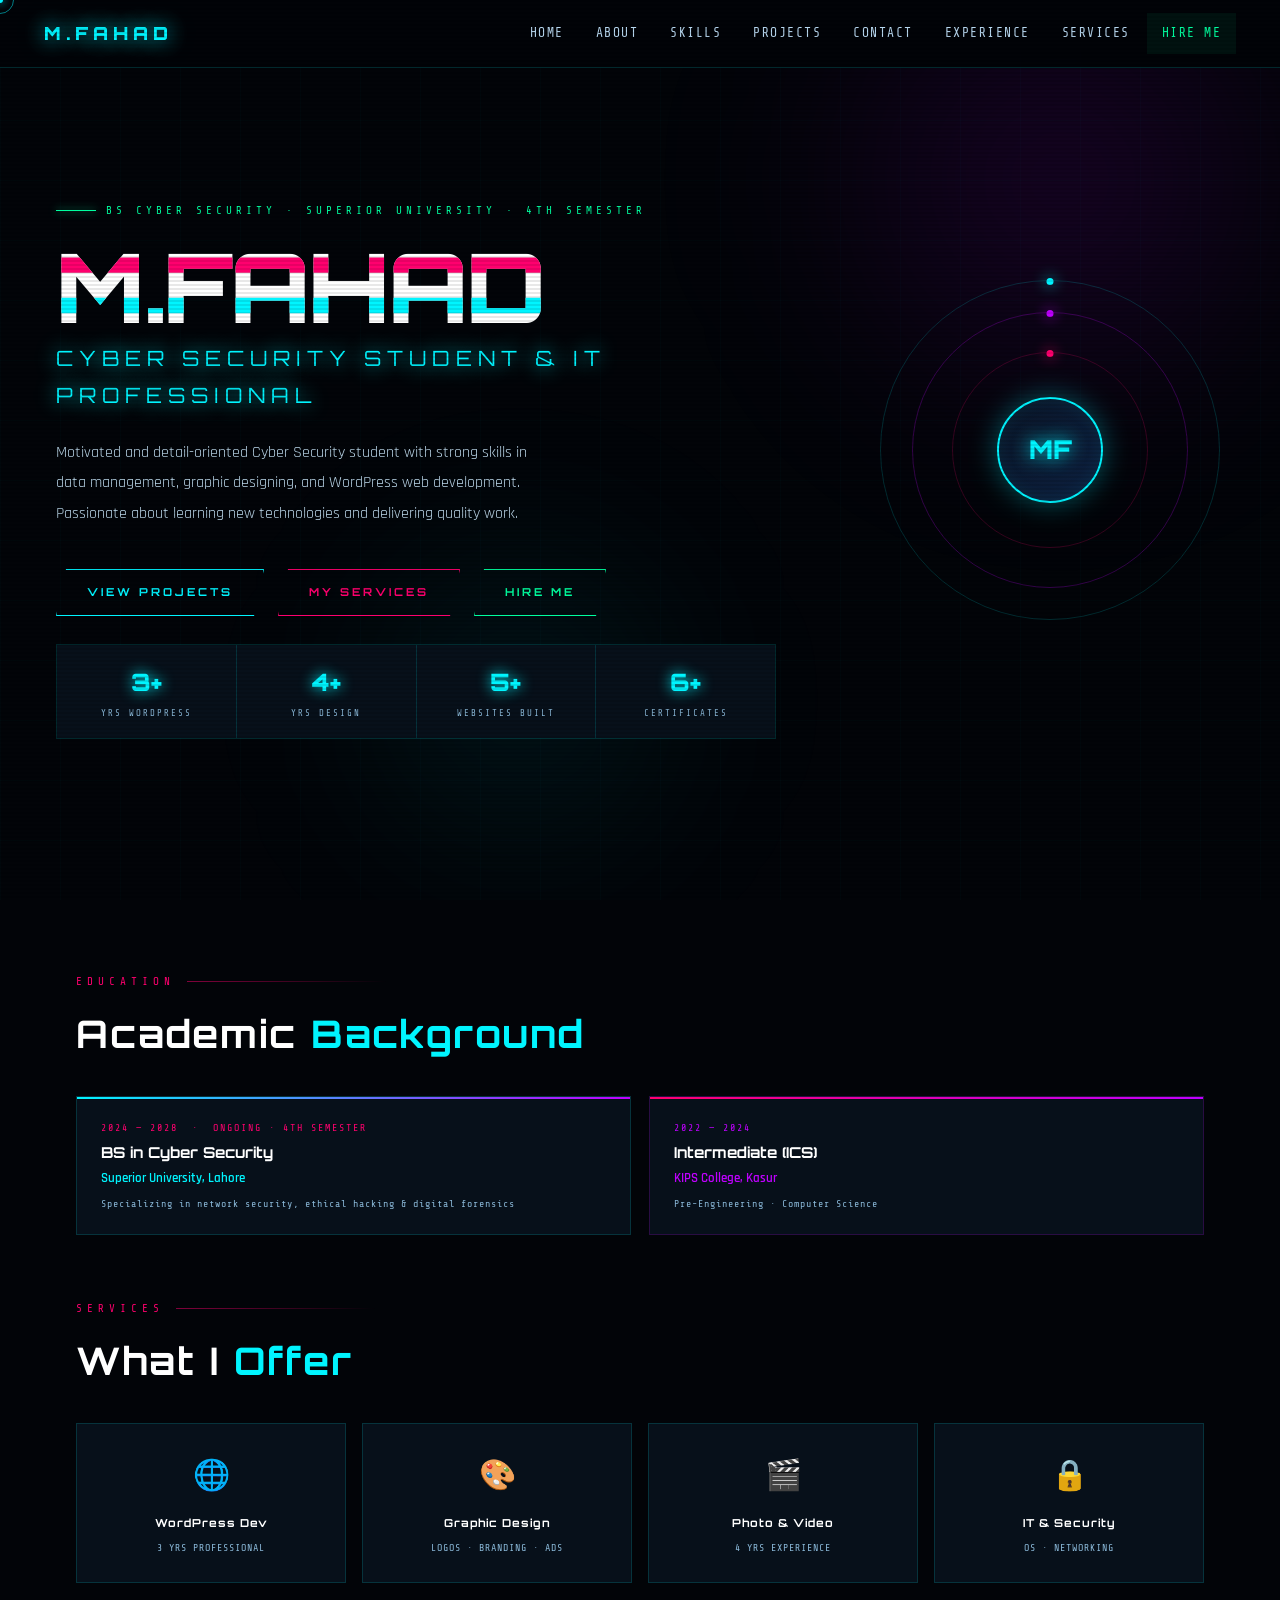
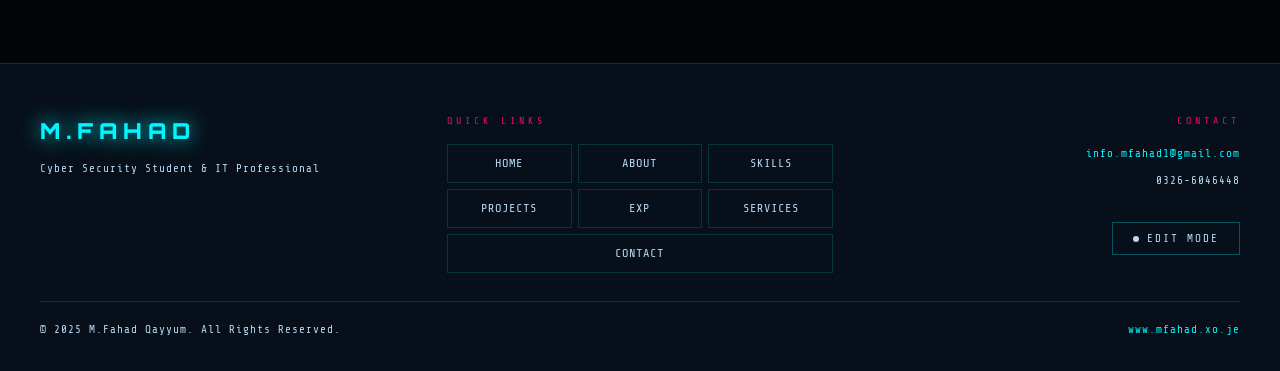
==== index.html @ 38cec7af "Add files via upload" ====
<!DOCTYPE html>
<html lang="en">
<head>
<meta charset="UTF-8"><meta name="viewport" content="width=device-width, initial-scale=1.0">
<title>M.Fahad Qayyum — Cyber Security Student & IT Professional</title>
<link rel="stylesheet" href="style.css">

</head>
<body>
<div class="cursor-dot" id="cdot"></div>
<div class="cursor-ring" id="cring"></div>

<nav>
  <a href="index.html" class="nav-logo">M.FAHAD</a>
  <ul class="nav-links">
    <li><a href="index.html"    data-page="home">Home</a></li>
    <li><a href="about.html"    data-page="about">About</a></li>
    <li><a href="skills.html"   data-page="skills">Skills</a></li>
    <li><a href="projects.html" data-page="projects">Projects</a></li>
    <li><a href="contact.html"  data-page="contact">Contact</a></li>
    <li><a href="experience.html" data-page="experience">Experience</a></li>
    <li><a href="services.html"   data-page="services">Services</a></li>
    <li><a href="contact.html" class="nav-hire">Hire Me</a></li>
  </ul>
</nav>



<section id="hero">
  <div class="hero-bg a"></div>
  <div class="hero-bg b"></div>
  <div class="hero-content">
    <div class="hero-tag">BS CYBER SECURITY · SUPERIOR UNIVERSITY · 4TH SEMESTER</div>
    <h1 class="name" data-text="M.FAHAD" data-editable="hero_name">M.FAHAD</h1>
    <div class="hero-slogan" data-editable="hero_slogan">CYBER SECURITY STUDENT &amp; IT PROFESSIONAL</div>
    <p class="hero-desc" data-editable="hero_desc">Motivated and detail-oriented Cyber Security student with strong skills in data management, graphic designing, and WordPress web development. Passionate about learning new technologies and delivering quality work.</p>
    <div class="hero-btns">
      <a href="projects.html" class="btn-neon">View Projects</a>
      <a href="services.html" class="btn-neon pink">My Services</a>
      <a href="contact.html"  class="btn-neon green">Hire Me</a>
    </div>
    <div class="stats-strip">
      <div class="sstat"><div class="sstat-num" data-editable="s1n">3+</div><div class="sstat-lbl" data-editable="s1l">YRS WORDPRESS</div></div>
      <div class="sstat"><div class="sstat-num" data-editable="s2n">4+</div><div class="sstat-lbl" data-editable="s2l">YRS DESIGN</div></div>
      <div class="sstat"><div class="sstat-num" data-editable="s3n">5+</div><div class="sstat-lbl" data-editable="s3l">WEBSITES BUILT</div></div>
      <div class="sstat"><div class="sstat-num" data-editable="s4n">6+</div><div class="sstat-lbl" data-editable="s4l">CERTIFICATES</div></div>
    </div>
  </div>
  <div class="hero-geo">
    <div class="hring"><div class="hdot"></div></div>
    <div class="hring r2"><div class="hdot"></div></div>
    <div class="hring r3"><div class="hdot"></div></div>
    <div class="geo-mid"><div class="geo-av">MF</div></div>
  </div>
</section>

<!-- EDUCATION -->
<div style="position:relative;z-index:1;padding:72px 56px 0;max-width:1240px;margin:0 auto;">
  <div class="section-label">EDUCATION</div>
  <h2 class="page-title" style="font-size:clamp(22px,3vw,38px);margin-bottom:28px;">Academic <span>Background</span></h2>
  <div class="edu-strip" id="eduContainer">
    <div class="edu-card">
      <div style="position:absolute;top:0;left:0;right:0;height:2px;background:linear-gradient(to right,var(--cyan),var(--purple));"></div>
      <div class="item-actions"><button class="act-btn del" onclick="this.closest('.edu-card').remove()">✕ REMOVE</button></div>
      <div class="edu-year"   data-editable="edu1y">2024 — 2028 &nbsp;·&nbsp; ONGOING · 4TH SEMESTER</div>
      <div class="edu-degree" data-editable="edu1d">BS in Cyber Security</div>
      <div class="edu-inst"   data-editable="edu1i">Superior University, Lahore</div>
      <div class="edu-note"   data-editable="edu1n">Specializing in network security, ethical hacking &amp; digital forensics</div>
    </div>
    <div class="edu-card" style="border-color:rgba(191,0,255,0.18);">
      <div style="position:absolute;top:0;left:0;right:0;height:2px;background:linear-gradient(to right,var(--pink),var(--purple));"></div>
      <div class="item-actions"><button class="act-btn del" onclick="this.closest('.edu-card').remove()">✕ REMOVE</button></div>
      <div class="edu-year"   style="color:var(--purple);" data-editable="edu2y">2022 — 2024</div>
      <div class="edu-degree" data-editable="edu2d">Intermediate (ICS)</div>
      <div class="edu-inst"   style="color:var(--purple);" data-editable="edu2i">KIPS College, Kasur</div>
      <div class="edu-note"   data-editable="edu2n">Pre-Engineering · Computer Science</div>
    </div>
  </div>
  <div class="add-new-row">
    <button class="add-new-btn" onclick="openAddModal('edu')">+ ADD EDUCATION</button>
  </div>
</div>

<!-- SERVICES PREVIEW -->
<div style="position:relative;z-index:1;padding:64px 56px 0;max-width:1240px;margin:0 auto;">
  <div class="section-label">SERVICES</div>
  <h2 class="page-title" style="font-size:clamp(22px,3vw,38px);margin-bottom:28px;">What I <span>Offer</span></h2>
  <div style="display:grid;grid-template-columns:repeat(4,1fr);gap:16px;">
    <a href="services.html" class="cyber-card" style="text-align:center;text-decoration:none;display:block;padding:26px 16px;">
      <div style="font-size:30px;margin-bottom:12px;">🌐</div>
      <div style="font-family:'Orbitron',sans-serif;font-size:11px;font-weight:700;color:#fff;letter-spacing:1px;margin-bottom:5px;">WordPress Dev</div>
      <div style="font-family:'Share Tech Mono',monospace;font-size:10px;color:#8ab8d8;letter-spacing:1px;">3 YRS PROFESSIONAL</div>
    </a>
    <a href="services.html" class="cyber-card" style="text-align:center;text-decoration:none;display:block;padding:26px 16px;">
      <div style="font-size:30px;margin-bottom:12px;">🎨</div>
      <div style="font-family:'Orbitron',sans-serif;font-size:11px;font-weight:700;color:#fff;letter-spacing:1px;margin-bottom:5px;">Graphic Design</div>
      <div style="font-family:'Share Tech Mono',monospace;font-size:10px;color:#8ab8d8;letter-spacing:1px;">LOGOS · BRANDING · ADS</div>
    </a>
    <a href="services.html" class="cyber-card" style="text-align:center;text-decoration:none;display:block;padding:26px 16px;">
      <div style="font-size:30px;margin-bottom:12px;">🎬</div>
      <div style="font-family:'Orbitron',sans-serif;font-size:11px;font-weight:700;color:#fff;letter-spacing:1px;margin-bottom:5px;">Photo &amp; Video</div>
      <div style="font-family:'Share Tech Mono',monospace;font-size:10px;color:#8ab8d8;letter-spacing:1px;">4 YRS EXPERIENCE</div>
    </a>
    <a href="services.html" class="cyber-card" style="text-align:center;text-decoration:none;display:block;padding:26px 16px;">
      <div style="font-size:30px;margin-bottom:12px;">🔒</div>
      <div style="font-family:'Orbitron',sans-serif;font-size:11px;font-weight:700;color:#fff;letter-spacing:1px;margin-bottom:5px;">IT &amp; Security</div>
      <div style="font-family:'Share Tech Mono',monospace;font-size:10px;color:#8ab8d8;letter-spacing:1px;">OS · NETWORKING</div>
    </a>
  </div>
</div>


<footer>
  <div style="max-width:1240px;margin:0 auto;display:grid;grid-template-columns:1fr 1fr 1fr;gap:20px;align-items:start;">

    <!-- LEFT: Brand -->
    <div>
      <a href="index.html" style="font-family:'Orbitron',sans-serif;font-size:22px;font-weight:900;color:#00f5ff;letter-spacing:6px;text-shadow:0 0 20px #00f5ff;display:block;margin-bottom:8px;text-decoration:none;">M.FAHAD</a>
      <div style="font-family:'Share Tech Mono',monospace;font-size:11px;color:#b8d8f0;letter-spacing:1px;">Cyber Security Student &amp; IT Professional</div>
    </div>

    <!-- CENTER: Nav 3x3 grid -->
    <div>
      <div style="font-family:'Share Tech Mono',monospace;font-size:10px;color:#ff006e;letter-spacing:4px;text-transform:uppercase;margin-bottom:14px;">Quick Links</div>
      <div style="display:grid;grid-template-columns:1fr 1fr 1fr;gap:6px;">
        <a href="index.html"      style="font-family:'Share Tech Mono',monospace;font-size:12px;color:#b8d8f0;text-decoration:none;letter-spacing:1px;text-transform:uppercase;padding:8px 6px;text-align:center;border:1px solid rgba(0,245,255,0.15);display:block;transition:all .2s;" onmouseover="this.style.color='#00f5ff';this.style.borderColor='rgba(0,245,255,0.5)';this.style.background='rgba(0,245,255,0.08)';this.style.textShadow='0 0 8px rgba(0,245,255,0.6)'" onmouseout="this.style.color='#b8d8f0';this.style.borderColor='rgba(0,245,255,0.15)';this.style.background='transparent';this.style.textShadow='none'">Home</a>
        <a href="about.html"     style="font-family:'Share Tech Mono',monospace;font-size:12px;color:#b8d8f0;text-decoration:none;letter-spacing:1px;text-transform:uppercase;padding:8px 6px;text-align:center;border:1px solid rgba(0,245,255,0.15);display:block;transition:all .2s;" onmouseover="this.style.color='#00f5ff';this.style.borderColor='rgba(0,245,255,0.5)';this.style.background='rgba(0,245,255,0.08)';this.style.textShadow='0 0 8px rgba(0,245,255,0.6)'" onmouseout="this.style.color='#b8d8f0';this.style.borderColor='rgba(0,245,255,0.15)';this.style.background='transparent';this.style.textShadow='none'">About</a>
        <a href="skills.html"    style="font-family:'Share Tech Mono',monospace;font-size:12px;color:#b8d8f0;text-decoration:none;letter-spacing:1px;text-transform:uppercase;padding:8px 6px;text-align:center;border:1px solid rgba(0,245,255,0.15);display:block;transition:all .2s;" onmouseover="this.style.color='#00f5ff';this.style.borderColor='rgba(0,245,255,0.5)';this.style.background='rgba(0,245,255,0.08)';this.style.textShadow='0 0 8px rgba(0,245,255,0.6)'" onmouseout="this.style.color='#b8d8f0';this.style.borderColor='rgba(0,245,255,0.15)';this.style.background='transparent';this.style.textShadow='none'">Skills</a>
        <a href="projects.html"  style="font-family:'Share Tech Mono',monospace;font-size:12px;color:#b8d8f0;text-decoration:none;letter-spacing:1px;text-transform:uppercase;padding:8px 6px;text-align:center;border:1px solid rgba(0,245,255,0.15);display:block;transition:all .2s;" onmouseover="this.style.color='#00f5ff';this.style.borderColor='rgba(0,245,255,0.5)';this.style.background='rgba(0,245,255,0.08)';this.style.textShadow='0 0 8px rgba(0,245,255,0.6)'" onmouseout="this.style.color='#b8d8f0';this.style.borderColor='rgba(0,245,255,0.15)';this.style.background='transparent';this.style.textShadow='none'">Projects</a>
        <a href="experience.html" style="font-family:'Share Tech Mono',monospace;font-size:12px;color:#b8d8f0;text-decoration:none;letter-spacing:1px;text-transform:uppercase;padding:8px 6px;text-align:center;border:1px solid rgba(0,245,255,0.15);display:block;transition:all .2s;" onmouseover="this.style.color='#00f5ff';this.style.borderColor='rgba(0,245,255,0.5)';this.style.background='rgba(0,245,255,0.08)';this.style.textShadow='0 0 8px rgba(0,245,255,0.6)'" onmouseout="this.style.color='#b8d8f0';this.style.borderColor='rgba(0,245,255,0.15)';this.style.background='transparent';this.style.textShadow='none'">Exp</a>
        <a href="services.html"  style="font-family:'Share Tech Mono',monospace;font-size:12px;color:#b8d8f0;text-decoration:none;letter-spacing:1px;text-transform:uppercase;padding:8px 6px;text-align:center;border:1px solid rgba(0,245,255,0.15);display:block;transition:all .2s;" onmouseover="this.style.color='#00f5ff';this.style.borderColor='rgba(0,245,255,0.5)';this.style.background='rgba(0,245,255,0.08)';this.style.textShadow='0 0 8px rgba(0,245,255,0.6)'" onmouseout="this.style.color='#b8d8f0';this.style.borderColor='rgba(0,245,255,0.15)';this.style.background='transparent';this.style.textShadow='none'">Services</a>
        <a href="contact.html"   style="font-family:'Share Tech Mono',monospace;font-size:12px;color:#b8d8f0;text-decoration:none;letter-spacing:1px;text-transform:uppercase;padding:8px 6px;text-align:center;border:1px solid rgba(0,245,255,0.15);display:block;transition:all .2s;grid-column:1/-1;" onmouseover="this.style.color='#00f5ff';this.style.borderColor='rgba(0,245,255,0.5)';this.style.background='rgba(0,245,255,0.08)';this.style.textShadow='0 0 8px rgba(0,245,255,0.6)'" onmouseout="this.style.color='#b8d8f0';this.style.borderColor='rgba(0,245,255,0.15)';this.style.background='transparent';this.style.textShadow='none'">Contact</a>
      </div>
    </div>

    <!-- RIGHT: Contact -->
    <div style="text-align:right;">
      <div style="font-family:'Share Tech Mono',monospace;font-size:10px;color:#ff006e;letter-spacing:4px;text-transform:uppercase;margin-bottom:14px;">Contact</div>
      <p style="font-family:'Share Tech Mono',monospace;font-size:11px;color:#b8d8f0;letter-spacing:1px;margin-bottom:8px;"><a href="mailto:info.mfahad1@gmail.com" style="color:#00f5ff;text-decoration:none;">info.mfahad1@gmail.com</a></p>
      <p style="font-family:'Share Tech Mono',monospace;font-size:11px;color:#b8d8f0;letter-spacing:1px;margin-bottom:16px;"><a href="tel:03266046448" style="color:#b8d8f0;text-decoration:none;">0326-6046448</a></p>
      <button class="footer-edit-btn" id="footerEditBtn">
        <span class="edit-dot"></span><span class="eb-text">EDIT MODE</span>
      </button>
    </div>

  </div>
  <div class="footer-bottom">
    <p>&copy; 2025 M.Fahad Qayyum. All Rights Reserved.</p>
    <p><a href="https://mfahad.xo.je" target="_blank" style="color:var(--cyan);text-decoration:none;">www.mfahad.xo.je</a></p>
  </div>
</footer>

<!-- LOGIN -->
<div id="loginOverlay">
  <div class="login-box">
    <div class="login-title">// ADMIN ACCESS</div>
    <div class="login-sub">ENTER CREDENTIALS TO EDIT PORTFOLIO</div>
    <div class="login-field"><label>USERNAME</label><input type="text" id="loginUser" placeholder="username" autocomplete="off"></div>
    <div class="login-field"><label>PASSWORD</label><input type="password" id="loginPass" placeholder="••••••••" autocomplete="off"></div>
    <div class="login-err" id="loginErr"></div>
    <button class="login-submit" id="loginSubmitBtn"><span>↗ AUTHENTICATE</span></button>
    <button class="login-cancel" id="loginCancelBtn">CANCEL</button>
  </div>
</div>
<!-- ADD MODAL -->
<div id="addModal">
  <div class="modal-box">
    <div class="modal-title" id="modalTitle">Add <span>Item</span></div>
    <div id="modalFields"></div>
    <div class="modal-btns">
      <button class="modal-save" id="modalSaveBtn"><span>↗ SAVE</span></button>
      <button class="modal-cancel" id="modalCancelBtn">CANCEL</button>
    </div>
  </div>
</div>
<!-- DETAIL PANEL -->
<div class="detail-panel" id="detailPanel">
  <button class="dp-close" id="dpCloseBtn">✕</button>
  <div class="dp-tag"></div>
  <div class="dp-title"></div>
  <img class="dp-img" alt="" style="display:none;">
  <div class="dp-desc"></div>
  <div class="dp-tags"></div>
  <div id="dpRows"></div>
</div>

<script src="script.js"></script>
<script>
portfolioInit('index');


</script>
</body>
</html>
---- style.css ----
@import url('https://fonts.googleapis.com/css2?family=Orbitron:wght@400;700;900&family=Share+Tech+Mono&family=Rajdhani:wght@300;400;500;600&display=swap');

/* ════════ VARIABLES ════════ */
:root {
  --cyan:   #00f5ff;
  --pink:   #ff006e;
  --purple: #bf00ff;
  --green:  #00ff9f;
  --yellow: #ffea00;
  --bg:     #020408;
  --bg2:    #07101a;
  --bg3:    #0d1e2e;
  --dim:    #8ab8d8;   /* brighter dim */
  --text:   #d8eef8;   /* brighter text */
  --border: rgba(0,245,255,0.15);
  --border2:rgba(0,245,255,0.35);
}

/* ════════ RESET ════════ */
*,*::before,*::after { margin:0; padding:0; box-sizing:border-box; }
html { scroll-behavior:smooth; }
body {
  background:var(--bg); color:var(--text);
  font-family:'Rajdhani',sans-serif;
  font-size:16px; font-weight:400;
  overflow-x:hidden; cursor:crosshair;
  min-height:100vh; line-height:1.75;
}
body::before {
  content:''; position:fixed; inset:0;
  background:repeating-linear-gradient(0deg,transparent,transparent 2px,rgba(0,0,0,0.09) 2px,rgba(0,0,0,0.09) 4px);
  pointer-events:none; z-index:9999;
}
body::after {
  content:''; position:fixed; inset:0;
  background-image:linear-gradient(rgba(0,245,255,0.02) 1px,transparent 1px),linear-gradient(90deg,rgba(0,245,255,0.02) 1px,transparent 1px);
  background-size:60px 60px; pointer-events:none; z-index:0;
}

/* ════════ CURSOR ════════ */
.cursor-dot  { position:fixed;width:6px;height:6px;background:var(--cyan);border-radius:50%;pointer-events:none;z-index:99999;transform:translate(-50%,-50%);box-shadow:0 0 10px var(--cyan); }
.cursor-ring { position:fixed;width:28px;height:28px;border:1px solid rgba(0,245,255,0.5);border-radius:50%;pointer-events:none;z-index:99998;transform:translate(-50%,-50%);transition:left .08s,top .08s,width .18s,height .18s,border-color .18s; }

/* ════════ NAV ════════ */
nav {
  position:fixed; top:0; left:0; right:0; z-index:1000;
  display:flex; justify-content:space-between; align-items:center;
  padding:0 44px; height:68px;
  background:rgba(2,4,8,0.96);
  backdrop-filter:blur(20px);
  border-bottom:1px solid var(--border);
  overflow:visible;
}
.nav-logo {
  font-family:'Orbitron',sans-serif; font-size:18px; font-weight:900;
  letter-spacing:5px; color:var(--cyan); text-decoration:none; flex-shrink:0;
  text-shadow:0 0 20px var(--cyan),0 0 40px rgba(0,245,255,0.3);
}
.nav-links { display:flex; gap:2px; list-style:none; align-items:center; position:relative; }

/* Nav links — bright visible text */
.nav-links > li > a {
  font-family:'Share Tech Mono',monospace;
  font-size:13px; color:#b8d8f0;
  text-decoration:none; letter-spacing:1.5px; text-transform:uppercase;
  padding:8px 14px;
  border:1px solid transparent;
  transition:color .2s, background .2s, border-color .2s, box-shadow .2s, text-shadow .2s;
  display:flex; align-items:center; gap:4px;
}
.nav-links > li > a:hover {
  color:var(--cyan);
  background:rgba(0,245,255,0.08);
  border-color:rgba(0,245,255,0.35);
  box-shadow:0 0 14px rgba(0,245,255,0.2), inset 0 0 8px rgba(0,245,255,0.05);
  text-shadow:0 0 10px rgba(0,245,255,0.7);
}
.nav-links > li > a.active {
  color:var(--cyan);
  border-color:rgba(0,245,255,0.2);
  background:rgba(0,245,255,0.05);
  text-shadow:0 0 10px var(--cyan);
}

/* Hire Me button */
.nav-hire {
  font-family:'Share Tech Mono',monospace; font-size:10px; letter-spacing:2px;
  padding:7px 18px; border:1px solid var(--green); color:#00ff9f !important;
  background:rgba(0,255,159,0.06); cursor:pointer; transition:all .2s;
  text-decoration:none; white-space:nowrap;
  text-shadow:none !important;
}
.nav-hire:hover { background:rgba(0,255,159,0.12); box-shadow:0 0 18px rgba(0,255,159,0.25); }

/* Edit button */
.nav-edit-btn {
  font-family:'Share Tech Mono',monospace; font-size:10px; letter-spacing:2px;
  padding:7px 16px; border:1px solid rgba(0,245,255,0.3); color:#b8d8f0;
  background:transparent; cursor:pointer; transition:all .2s;
  display:flex; align-items:center; gap:7px; white-space:nowrap;
}
.nav-edit-btn:hover { border-color:var(--cyan); color:var(--cyan); }
.nav-edit-btn.active { border-color:var(--pink); color:var(--pink); background:rgba(255,0,110,0.08); }
.edit-dot { width:6px;height:6px;border-radius:50%;background:currentColor;flex-shrink:0;transition:all .2s; }
.nav-edit-btn.active .edit-dot { box-shadow:0 0 8px var(--pink); }

/* Dropdown — "More" */
.nav-dropdown { position:relative; }
.nav-drop-btn {
  font-family:'Share Tech Mono',monospace;
  font-size:11px; color:#b8d8f0; letter-spacing:1.5px; text-transform:uppercase;
  padding:7px 11px; background:transparent; border:none;
  cursor:pointer; transition:color .2s,background .2s;
  display:flex; align-items:center; gap:4px; user-select:none;
}
.nav-drop-btn:hover { color:var(--cyan); background:rgba(0,245,255,0.07); }
.nav-drop-btn .arr { font-size:8px; opacity:.7; transition:transform .2s; display:inline-block; }
/* arr rotation handled by JS */
.drop-menu {
  position:absolute; top:calc(100% + 10px); left:0;
  background:rgba(5,12,22,0.99); border:1px solid rgba(0,245,255,0.25);
  backdrop-filter:blur(20px); min-width:180px;
  opacity:0; visibility:hidden; pointer-events:none;
  transform:translateY(-8px);
  transition:opacity .2s, visibility .2s, transform .2s;
  z-index:9999;
  box-shadow:0 12px 40px rgba(0,0,0,0.8);
}
/* drop-menu shown via JS .open class only */

.drop-menu a {
  display:block; padding:11px 18px;
  font-family:'Share Tech Mono',monospace; font-size:10px;
  color:#b8d8f0; letter-spacing:2px; text-transform:uppercase;
  text-decoration:none; border-bottom:1px solid rgba(0,245,255,0.07);
  transition:color .2s,background .2s;
}
.drop-menu a:last-child { border-bottom:none; }
.drop-menu a:hover { color:var(--cyan); background:rgba(0,245,255,0.06); }

/* ════════ PAGE WRAP ════════ */
.page-wrap { position:relative; z-index:1; padding:100px 56px 80px; max-width:1240px; margin:0 auto; }

.section-label {
  font-family:'Share Tech Mono',monospace; font-size:11px; color:var(--pink);
  letter-spacing:5px; text-transform:uppercase; margin-bottom:10px;
  display:flex; align-items:center; gap:12px;
}
.section-label::after { content:''; flex:1; height:1px; background:linear-gradient(to right,rgba(255,0,110,0.5),transparent); max-width:200px; }

.page-title {
  font-family:'Orbitron',sans-serif; font-size:clamp(26px,3.5vw,48px);
  font-weight:700; color:#fff; margin-bottom:52px; letter-spacing:2px;
}
.page-title span { color:var(--cyan); }

/* ════════ BUTTONS ════════ */
.btn-neon {
  font-family:'Orbitron',sans-serif; font-size:11px; font-weight:700;
  letter-spacing:3px; text-transform:uppercase;
  text-decoration:none; padding:13px 30px;
  border:1px solid var(--cyan); color:var(--cyan);
  background:transparent;
  clip-path:polygon(10px 0%,100% 0%,calc(100% - 10px) 100%,0% 100%);
  cursor:pointer; transition:all .2s; position:relative; overflow:hidden; display:inline-block;
}
.btn-neon::before { content:'';position:absolute;inset:0;background:var(--cyan);transform:translateX(-105%);transition:transform .3s;z-index:-1; }
.btn-neon:hover { color:#000; box-shadow:0 0 28px var(--cyan); }
.btn-neon:hover::before { transform:translateX(0); }
.btn-neon.pink { border-color:var(--pink); color:var(--pink); }
.btn-neon.pink::before { background:var(--pink); }
.btn-neon.pink:hover { color:#fff; box-shadow:0 0 28px var(--pink); }
.btn-neon.green { border-color:var(--green); color:var(--green); }
.btn-neon.green::before { background:var(--green); }
.btn-neon.green:hover { color:#000; box-shadow:0 0 28px var(--green); }

/* ════════ FOOTER ════════ */
footer { position:relative; z-index:1; background:var(--bg2); border-top:1px solid var(--border); padding:48px 40px 32px; margin-top:80px; }
.footer-inner { max-width:1240px; margin:0 auto; display:grid; grid-template-columns:1fr 1.6fr 1fr; gap:24px; align-items:start; }
.footer-brand .fb-logo { font-family:'Orbitron',sans-serif; font-size:24px; font-weight:900; color:var(--cyan); letter-spacing:6px; text-shadow:0 0 20px var(--cyan),0 0 40px rgba(0,245,255,0.3); display:block; margin-bottom:10px; text-decoration:none; }
.footer-brand .fb-sub { font-family:'Share Tech Mono',monospace; font-size:11px; color:#b8d8f0; letter-spacing:1px; }
.footer-nav { display:grid; grid-template-columns:repeat(3,minmax(0,1fr)); gap:3px; align-items:start; }
.footer-nav a { font-family:'Share Tech Mono',monospace; font-size:11px; color:#b8d8f0; text-decoration:none; letter-spacing:1px; text-transform:uppercase; padding:7px 4px; text-align:center; border:1px solid transparent; transition:color .2s, background .2s, border-color .2s, text-shadow .2s; border-radius:2px; display:block; white-space:nowrap; overflow:hidden; text-overflow:ellipsis; }
.footer-nav a:hover { color:var(--cyan); background:rgba(0,245,255,0.07); border-color:rgba(0,245,255,0.28); text-shadow:0 0 8px rgba(0,245,255,0.5); }
.footer-right { text-align:right; }
.footer-right a { color:var(--cyan); text-decoration:none; font-family:'Share Tech Mono',monospace; font-size:12px; letter-spacing:1px; }
.footer-right a:hover { text-shadow:0 0 10px var(--cyan); }
.footer-right p { font-family:'Share Tech Mono',monospace; font-size:11px; color:#b8d8f0; letter-spacing:1px; margin-bottom:8px; }
.footer-edit-btn { font-family:'Share Tech Mono',monospace; font-size:11px; letter-spacing:2px; padding:9px 20px; border:1px solid rgba(0,245,255,0.3); color:#b8d8f0; background:transparent; cursor:pointer; transition:all .2s; margin-top:16px; display:inline-flex; align-items:center; gap:8px; }
.footer-edit-btn:hover { border-color:var(--cyan); color:var(--cyan); }
.footer-edit-btn.active { border-color:var(--pink); color:var(--pink); background:rgba(255,0,110,0.07); }
.footer-bottom { max-width:1240px; margin:28px auto 0; padding-top:18px; border-top:1px solid var(--border); display:flex; justify-content:space-between; align-items:center; flex-wrap:wrap; gap:12px; }
.footer-bottom p { font-family:'Share Tech Mono',monospace; font-size:11px; color:#b8d8f0; letter-spacing:1px; }

/* ════════ CARDS ════════ */
.cyber-card { background:var(--bg2); border:1px solid var(--border); padding:24px 28px; transition:all .25s; position:relative; }
.cyber-card::before { content:''; position:absolute; top:0;left:0;right:0; height:2px; background:linear-gradient(to right,var(--cyan),var(--purple),var(--pink)); transform:scaleX(0); transition:transform .3s; transform-origin:left; }
.cyber-card:hover { border-color:var(--border2); transform:translateY(-3px); box-shadow:0 16px 40px rgba(0,0,0,.5),0 0 22px rgba(0,245,255,.07); }
.cyber-card:hover::before { transform:scaleX(1); }

/* ════════ EDIT MODE ════════ */
/* All editable elements get dashed border in edit mode */
body.edit-mode [data-editable] {
  outline:1px dashed rgba(0,245,255,0.4) !important;
  cursor:text !important;
  min-height:1.2em;
  border-radius:2px;
  transition:outline .15s,background .15s;
}
body.edit-mode [data-editable]:hover {
  outline:1px dashed var(--cyan) !important;
  background:rgba(0,245,255,0.04) !important;
}
body.edit-mode [data-editable]:focus {
  outline:1px solid var(--cyan) !important;
  background:rgba(0,245,255,0.07) !important;
}

/* Item action buttons — shown only in edit mode */
.item-actions { display:none; gap:6px; margin-bottom:10px; flex-wrap:wrap; align-items:center; }
body.edit-mode .item-actions { display:flex !important; }

.act-btn {
  font-family:'Share Tech Mono',monospace; font-size:9px; letter-spacing:1px;
  padding:4px 10px; border:1px solid rgba(0,245,255,0.3);
  background:transparent; color:var(--cyan); cursor:pointer; transition:all .15s;
}
.act-btn:hover { background:rgba(0,245,255,0.1); }
.act-btn.del { border-color:rgba(255,0,110,0.35); color:var(--pink); }
.act-btn.del:hover { background:rgba(255,0,110,0.1); }
.act-btn.upd { border-color:rgba(255,234,0,0.35); color:var(--yellow); }
.act-btn.upd:hover { background:rgba(255,234,0,0.08); }

/* Add new row — shows at section end only in edit mode */
.add-new-row { display:none !important; margin-top:24px; gap:12px; flex-wrap:wrap; }
body.edit-mode .add-new-row { display:flex !important; }

.add-new-btn {
  font-family:'Share Tech Mono',monospace; font-size:11px; letter-spacing:2px;
  padding:11px 22px; border:1px dashed rgba(0,245,255,0.35);
  background:transparent; color:var(--cyan); cursor:pointer;
  transition:all .2s; display:flex; align-items:center; gap:8px;
}
.add-new-btn:hover { background:rgba(0,245,255,0.05); border-color:var(--cyan); box-shadow:0 0 18px rgba(0,245,255,0.1); }
.add-new-btn.pink  { border-color:rgba(255,0,110,0.35); color:var(--pink); }
.add-new-btn.pink:hover { background:rgba(255,0,110,0.05); border-color:var(--pink); }

/* Photo edit button */
.av-photo-edit { display:none !important; }
body.edit-mode .av-photo-edit { display:flex !important; }

/* ════════ LOGIN MODAL ════════ */
#loginOverlay { position:fixed;inset:0;z-index:100000;background:rgba(2,4,8,0.97);backdrop-filter:blur(16px);display:none;align-items:center;justify-content:center; }
#loginOverlay.show { display:flex; }
.login-box { background:var(--bg2);border:1px solid rgba(0,245,255,0.22);padding:52px 48px;width:100%;max-width:440px;position:relative; }
.login-box::before { content:'';position:absolute;top:0;left:0;right:0;height:2px;background:linear-gradient(to right,var(--cyan),var(--purple),var(--pink)); }
.login-title { font-family:'Orbitron',sans-serif;font-size:20px;font-weight:700;color:#fff;letter-spacing:3px;margin-bottom:5px; }
.login-sub { font-family:'Share Tech Mono',monospace;font-size:10px;color:#8ab8d8;letter-spacing:3px;margin-bottom:36px; }
.login-field { margin-bottom:20px; }
.login-field label { font-family:'Share Tech Mono',monospace;font-size:10px;color:var(--pink);letter-spacing:3px;display:block;margin-bottom:8px; }
.login-field input { width:100%;background:rgba(0,0,0,0.5);border:1px solid rgba(0,245,255,0.15);color:var(--text);font-family:'Share Tech Mono',monospace;font-size:14px;padding:12px 16px;letter-spacing:2px;outline:none;transition:border-color .2s; }
.login-field input:focus { border-color:var(--cyan);box-shadow:0 0 14px rgba(0,245,255,0.1); }
.login-err { font-family:'Share Tech Mono',monospace;font-size:11px;color:var(--pink);letter-spacing:2px;margin-bottom:16px;display:none;padding:9px 12px;border:1px solid rgba(255,0,110,0.2);background:rgba(255,0,110,0.05); }
.login-err.show { display:block; }
.login-submit { width:100%;padding:14px;font-family:'Orbitron',sans-serif;font-size:12px;font-weight:700;letter-spacing:3px;background:transparent;border:1px solid var(--cyan);color:var(--cyan);cursor:pointer;clip-path:polygon(8px 0%,100% 0%,calc(100% - 8px) 100%,0% 100%);transition:all .2s;position:relative;overflow:hidden; }
.login-submit::before { content:'';position:absolute;inset:0;background:var(--cyan);transform:translateX(-105%);transition:transform .3s;z-index:0; }
.login-submit span { position:relative;z-index:1; }
.login-submit:hover { color:#000;box-shadow:0 0 28px var(--cyan); }
.login-submit:hover::before { transform:translateX(0); }
.login-cancel { width:100%;margin-top:10px;padding:10px;font-family:'Share Tech Mono',monospace;font-size:10px;letter-spacing:2px;background:transparent;border:1px solid rgba(255,255,255,0.07);color:#8ab8d8;cursor:pointer;transition:all .2s; }
.login-cancel:hover { border-color:var(--pink);color:var(--pink); }

/* ════════ ADD MODAL ════════ */
#addModal { position:fixed;inset:0;z-index:90000;background:rgba(2,4,8,0.96);backdrop-filter:blur(12px);display:none;align-items:flex-start;justify-content:center;padding:80px 20px;overflow-y:auto; }
#addModal.show { display:flex; }
.modal-box { background:var(--bg2);border:1px solid rgba(0,245,255,0.2);padding:44px 40px;width:100%;max-width:660px;position:relative;align-self:flex-start; }
.modal-box::before { content:'';position:absolute;top:0;left:0;right:0;height:2px;background:linear-gradient(to right,var(--pink),var(--purple),var(--cyan)); }
.modal-title { font-family:'Orbitron',sans-serif;font-size:18px;font-weight:700;color:#fff;letter-spacing:2px;margin-bottom:30px; }
.modal-title span { color:var(--cyan); }
.mfield { margin-bottom:18px; }
.mfield label { font-family:'Share Tech Mono',monospace;font-size:10px;color:#8ab8d8;letter-spacing:3px;display:block;margin-bottom:8px;text-transform:uppercase; }
.mfield input,.mfield textarea,.mfield select { width:100%;background:rgba(0,0,0,0.4);border:1px solid rgba(0,245,255,0.15);color:var(--text);font-family:'Rajdhani',sans-serif;font-size:14px;padding:11px 14px;outline:none;transition:border-color .2s;resize:vertical; }
.mfield input:focus,.mfield textarea:focus,.mfield select:focus { border-color:var(--cyan);box-shadow:0 0 12px rgba(0,245,255,0.1); }
.mfield textarea { min-height:90px; }
.mfield select option { background:var(--bg2); }
.mfield input::placeholder,.mfield textarea::placeholder { color:rgba(138,184,216,0.35); }
.img-upload-zone { border:1px dashed rgba(0,245,255,0.25);padding:24px;text-align:center;cursor:pointer;transition:all .2s; }
.img-upload-zone:hover { border-color:var(--cyan);background:rgba(0,245,255,0.03); }
.img-upload-zone input[type=file] { display:none; }
.img-upload-label { font-family:'Share Tech Mono',monospace;font-size:11px;color:#8ab8d8;letter-spacing:2px;cursor:pointer;display:block; }
.img-preview { max-width:100%;max-height:180px;object-fit:cover;margin:14px auto 0;border:1px solid rgba(0,245,255,0.2);display:none; }
.img-preview.show { display:block; }
.tag-add-row { display:flex;gap:8px;align-items:center;margin-top:8px; }
.tag-add-row input { flex:1; }
.tag-chips { display:flex;flex-wrap:wrap;gap:7px;margin-top:9px; }
.t-chip { font-family:'Share Tech Mono',monospace;font-size:10px;padding:3px 10px;letter-spacing:1px;display:flex;align-items:center;gap:5px; }
.t-chip.cyan   { color:var(--cyan);border:1px solid rgba(0,245,255,0.3); }
.t-chip.pink   { color:var(--pink);border:1px solid rgba(255,0,110,0.3); }
.t-chip.purple { color:var(--purple);border:1px solid rgba(191,0,255,0.3); }
.t-chip .tx { cursor:pointer;opacity:.6;font-size:11px; }
.t-chip .tx:hover { opacity:1; }
.col-btns { display:flex;gap:6px;margin-top:4px; }
.col-btn { width:22px;height:22px;border-radius:50%;cursor:pointer;border:2px solid transparent;transition:border-color .15s; }
.col-btn.sel { border-color:#fff; }
.col-btn.c { background:var(--cyan); }
.col-btn.p { background:var(--pink); }
.col-btn.pu { background:var(--purple); }
.modal-btns { display:flex;gap:12px;margin-top:30px; }
.modal-save { flex:1;padding:14px;font-family:'Orbitron',sans-serif;font-size:12px;font-weight:700;letter-spacing:3px;background:transparent;border:1px solid var(--cyan);color:var(--cyan);cursor:pointer;clip-path:polygon(8px 0%,100% 0%,calc(100% - 8px) 100%,0% 100%);transition:all .2s;position:relative;overflow:hidden; }
.modal-save::before { content:'';position:absolute;inset:0;background:var(--cyan);transform:translateX(-105%);transition:transform .3s;z-index:0; }
.modal-save span { position:relative;z-index:1; }
.modal-save:hover { color:#000;box-shadow:0 0 22px var(--cyan); }
.modal-save:hover::before { transform:translateX(0); }
.modal-cancel { padding:14px 22px;font-family:'Share Tech Mono',monospace;font-size:11px;letter-spacing:2px;background:transparent;border:1px solid rgba(255,255,255,0.08);color:#8ab8d8;cursor:pointer;transition:all .2s; }
.modal-cancel:hover { border-color:var(--pink);color:var(--pink); }

/* ════════ DETAIL PANEL ════════ */
.detail-panel { position:fixed;top:0;right:-480px;bottom:0;width:460px;background:var(--bg2);border-left:1px solid var(--border);z-index:8000;transition:right .35s cubic-bezier(.4,0,.2,1);overflow-y:auto;padding:48px 32px; }
.detail-panel.open { right:0; }
.detail-panel::before { content:'';position:absolute;top:0;left:0;right:0;height:3px;background:linear-gradient(to right,var(--cyan),var(--purple),var(--pink)); }
.dp-close { position:absolute;top:16px;right:20px;background:transparent;border:none;color:#8ab8d8;font-size:18px;cursor:pointer;transition:color .2s; }
.dp-close:hover { color:var(--pink); }
.dp-tag   { font-family:'Share Tech Mono',monospace;font-size:10px;color:var(--pink);letter-spacing:3px;margin-bottom:10px; }
.dp-title { font-family:'Orbitron',sans-serif;font-size:22px;font-weight:700;color:#fff;margin-bottom:16px;line-height:1.3; }
.dp-img   { width:100%;height:200px;object-fit:cover;border:1px solid var(--border);margin-bottom:20px;display:block; }
.dp-desc  { font-size:15px;color:var(--text);line-height:1.85;margin-bottom:20px; }
.dp-tags  { display:flex;flex-wrap:wrap;gap:7px;margin-bottom:20px; }
.dp-row   { display:flex;justify-content:space-between;padding:10px 0;border-bottom:1px solid rgba(0,245,255,0.07); }
.dp-row-label { font-family:'Share Tech Mono',monospace;font-size:10px;color:#8ab8d8;letter-spacing:2px; }
.dp-row-val   { font-size:14px;color:var(--text); }

/* ════════ PROJECT CARDS ════════ */
.proj-grid { display:grid;grid-template-columns:repeat(3,1fr);gap:22px; }
.proj-card { background:var(--bg2);border:1px solid var(--border);position:relative;overflow:hidden;transition:all .3s;display:flex;flex-direction:column;min-width:0;cursor:pointer; }
.proj-card::before { content:'';position:absolute;top:0;left:0;right:0;height:2px;background:linear-gradient(to right,var(--cyan),var(--purple),var(--pink));transform:scaleX(0);transition:transform .3s;transform-origin:left; }
.proj-card:hover { border-color:rgba(0,245,255,0.4);transform:translateY(-4px);box-shadow:0 18px 48px rgba(0,0,0,.6),0 0 28px rgba(0,245,255,.09); }
.proj-card:hover::before { transform:scaleX(1); }
.proj-card.featured { grid-column:1/-1;flex-direction:row; }
.proj-card.featured .proj-thumb { width:300px;min-width:300px;height:auto;flex-shrink:0; }
.proj-card.featured .proj-body  { flex:1;min-width:0; }
.feat-badge { position:absolute;top:14px;right:14px;font-family:'Share Tech Mono',monospace;font-size:10px;background:rgba(0,245,255,0.12);color:var(--cyan);border:1px solid var(--cyan);padding:4px 12px;letter-spacing:2px;z-index:2;white-space:nowrap; }
.proj-thumb { height:180px;position:relative;overflow:hidden;display:flex;align-items:center;justify-content:center;flex-shrink:0; }
.proj-thumb img { position:absolute;inset:0;width:100%;height:100%;object-fit:cover;object-position:center;display:block; }
.proj-thumb svg { position:relative;z-index:1; }
.proj-body { padding:20px 22px;flex:1;display:flex;flex-direction:column;min-width:0;overflow:hidden; }
.proj-tag  { font-family:'Share Tech Mono',monospace;font-size:10px;color:var(--pink);letter-spacing:2px;margin-bottom:8px;white-space:nowrap;overflow:hidden;text-overflow:ellipsis; }
.proj-name { font-family:'Orbitron',sans-serif;font-size:14px;font-weight:700;color:#fff;margin-bottom:10px;letter-spacing:1px;word-break:break-word;line-height:1.4; }
.proj-desc { font-size:13px;color:#c0ddf0;line-height:1.75;margin-bottom:14px;font-weight:400;flex:1;word-break:break-word; }
.proj-stack { display:flex;flex-wrap:wrap;gap:6px;margin-bottom:14px; }
.pstag { font-family:'Share Tech Mono',monospace;font-size:10px;color:var(--purple);border:1px solid rgba(191,0,255,0.3);padding:3px 9px;letter-spacing:1px;white-space:nowrap; }
.pstag.cyan   { color:var(--cyan);border-color:rgba(0,245,255,0.3); }
.pstag.pink   { color:var(--pink);border-color:rgba(255,0,110,0.3); }
.pstag.green  { color:var(--green);border-color:rgba(0,255,159,0.3); }
.pstag.yellow { color:var(--yellow);border-color:rgba(255,234,0,0.3); }
.proj-links { display:flex;gap:10px;flex-wrap:wrap;margin-top:auto; }
.proj-link { font-family:'Share Tech Mono',monospace;font-size:11px;color:var(--cyan);text-decoration:none;letter-spacing:1px;border:1px solid rgba(0,245,255,0.28);padding:6px 14px;transition:all .2s;white-space:nowrap; }
.proj-link:hover { background:rgba(0,245,255,0.1);box-shadow:0 0 14px rgba(0,245,255,0.2); }

/* Custom slots */
.custom-section { margin-top:56px;border:1px dashed rgba(0,245,255,0.18);padding:32px;position:relative;background:rgba(0,245,255,0.01); }
.custom-section::before { content:'';position:absolute;top:0;left:0;right:0;height:2px;background:linear-gradient(to right,var(--pink),var(--purple),var(--cyan)); }
.custom-grid { display:grid;grid-template-columns:repeat(3,1fr);gap:16px; }
.custom-slot { background:rgba(0,0,0,0.25);border:1px dashed rgba(0,245,255,0.14);min-height:160px;display:flex;flex-direction:column;padding:18px;gap:10px;transition:border-color .2s;position:relative;min-width:0;overflow:hidden;cursor:pointer; }
.custom-slot:hover { border-color:rgba(0,245,255,0.3); }
.slot-num { position:absolute;top:10px;left:14px;font-family:'Share Tech Mono',monospace;font-size:10px;color:rgba(0,245,255,0.22);letter-spacing:2px; }
.slot-img { width:100%;height:130px;background-size:cover;background-position:center;border-radius:2px;border:1px solid var(--border);overflow:hidden;flex-shrink:0; }
.slot-img img { width:100%;height:100%;object-fit:cover;object-position:center;display:block; }

/* ════════ SKILL BARS ════════ */
.skill-item { background:rgba(0,245,255,0.025);border:1px solid var(--border);padding:14px 16px;clip-path:polygon(7px 0%,100% 0%,calc(100% - 7px) 100%,0% 100%);transition:all .2s;cursor:pointer; }
.skill-item:hover { border-color:var(--cyan);background:rgba(0,245,255,0.06);box-shadow:0 0 18px rgba(0,245,255,0.07); }
.sk-top { display:flex;justify-content:space-between;align-items:center;margin-bottom:8px; }
.sk-name { font-family:'Share Tech Mono',monospace;font-size:12px;color:var(--cyan);letter-spacing:1px; }
.sk-pct  { font-family:'Share Tech Mono',monospace;font-size:11px;color:#8ab8d8; }
.sk-bar  { height:3px;background:rgba(255,255,255,0.07);border-radius:2px;overflow:hidden; }
.sk-fill { height:100%;border-radius:2px;box-shadow:0 0 8px var(--cyan);animation:bfill 1.4s ease-out both; }
@keyframes bfill { from { width:0; } }

/* ════════ TIMELINE ════════ */
.timeline { position:relative;padding-left:36px; }
.timeline::before { content:'';position:absolute;left:0;top:0;bottom:0;width:1px;background:linear-gradient(to bottom,var(--cyan),var(--purple),transparent); }
.tl-item { position:relative;margin-bottom:40px;padding:22px 26px;background:rgba(0,245,255,0.02);border:1px solid var(--border);transition:all .2s;cursor:pointer; }
.tl-item:hover { border-color:rgba(0,245,255,0.3);background:rgba(0,245,255,0.04); }
.tl-item::before { content:'';position:absolute;left:-40px;top:24px;width:8px;height:8px;border-radius:50%;background:var(--cyan);box-shadow:0 0 14px var(--cyan); }
.tl-item::after  { content:'';position:absolute;left:-36px;top:27px;width:32px;height:1px;background:rgba(0,245,255,0.3); }
.tl-period  { font-family:'Share Tech Mono',monospace;font-size:11px;color:var(--pink);letter-spacing:2px;margin-bottom:7px; }
.tl-role    { font-family:'Orbitron',sans-serif;font-size:16px;font-weight:700;color:#fff;margin-bottom:4px; }
.tl-company { font-size:14px;color:var(--cyan);margin-bottom:10px;font-weight:600; }
.tl-desc    { font-size:13px;color:#c0ddf0;line-height:1.8;font-weight:400; }

/* ════════ CERT CARDS ════════ */
.cert-card { background:rgba(0,245,255,0.025);border:1px solid var(--border);padding:16px 18px;transition:all .2s;position:relative;overflow:hidden;cursor:pointer; }
.cert-card::before { content:'';position:absolute;left:0;top:0;bottom:0;width:3px;background:var(--cyan);box-shadow:0 0 8px var(--cyan); }
.cert-card:hover { border-color:rgba(0,245,255,0.3);background:rgba(0,245,255,0.05); }
.cert-card-name { font-family:'Rajdhani',sans-serif;font-size:14px;font-weight:600;color:#fff;margin-bottom:4px;padding-left:14px; }
.cert-card-src  { font-family:'Share Tech Mono',monospace;font-size:10px;color:var(--cyan);letter-spacing:2px;padding-left:14px; }

/* ════════ SERVICE CARDS ════════ */
.services-grid { display:grid;grid-template-columns:repeat(3,1fr);gap:24px; }
.svc-card { background:var(--bg2);border:1px solid var(--border);padding:32px 28px;position:relative;overflow:hidden;transition:all .3s;cursor:pointer; }
.svc-card::before { content:'';position:absolute;top:0;left:0;right:0;height:2px;transform:scaleX(0);transition:transform .3s;transform-origin:left; }
.svc-card:hover { border-color:var(--border2);transform:translateY(-4px);box-shadow:0 18px 48px rgba(0,0,0,.5),0 0 28px rgba(0,245,255,.08); }
.svc-card:hover::before { transform:scaleX(1); }
.svc-card.c1::before { background:linear-gradient(to right,var(--cyan),var(--purple)); }
.svc-card.c2::before { background:linear-gradient(to right,var(--pink),var(--purple)); }
.svc-card.c3::before { background:linear-gradient(to right,var(--green),var(--cyan)); }
.svc-card.c4::before { background:linear-gradient(to right,var(--yellow),var(--pink)); }
.svc-card.c5::before { background:linear-gradient(to right,var(--purple),var(--cyan)); }
.svc-card.c6::before { background:linear-gradient(to right,var(--pink),var(--cyan)); }
.svc-icon  { font-size:36px;margin-bottom:18px;display:block; }
.svc-title { font-family:'Orbitron',sans-serif;font-size:15px;font-weight:700;color:#fff;letter-spacing:1px;margin-bottom:12px;line-height:1.3; }
.svc-desc  { font-size:14px;color:#c0ddf0;line-height:1.8;margin-bottom:18px; }
.svc-tags  { display:flex;flex-wrap:wrap;gap:6px;margin-bottom:20px; }
.svc-price { font-family:'Share Tech Mono',monospace;font-size:10px;color:var(--cyan);letter-spacing:2px;padding-top:14px;border-top:1px solid var(--border); }

/* ════════ ABOUT PAGE ════════ */
.about-grid { display:grid;grid-template-columns:280px 1fr;gap:60px;align-items:start; }
.av-box { text-align:center; }
.av-photo-wrap { width:190px;height:190px;border-radius:50%;margin:0 auto 18px;position:relative; }
.av-photo-initials { width:100%;height:100%;border-radius:50%;display:flex;align-items:center;justify-content:center;font-family:'Orbitron',sans-serif;font-size:44px;font-weight:900;color:var(--cyan);text-shadow:0 0 20px var(--cyan);background:linear-gradient(135deg,#0a1628,#0d2040);border:2px solid var(--cyan);box-shadow:0 0 36px rgba(0,245,255,0.3); }
.av-photo-edit { position:absolute;bottom:6px;right:6px;width:32px;height:32px;border-radius:50%;background:var(--bg2);border:1px solid var(--cyan);align-items:center;justify-content:center;cursor:pointer;font-size:14px; }
.av-name { font-family:'Orbitron',sans-serif;font-size:18px;font-weight:700;color:#fff;letter-spacing:2px; }
.av-role { font-family:'Share Tech Mono',monospace;font-size:11px;color:var(--cyan);letter-spacing:2px;margin-top:5px; }
.av-links { display:flex;flex-direction:column;gap:8px;margin-top:18px; }
.av-link { font-family:'Share Tech Mono',monospace;font-size:10px;color:#c0ddf0;text-decoration:none;letter-spacing:1px;border:1px solid var(--border);padding:9px 12px;transition:all .2s;text-align:left;display:flex;align-items:center;gap:8px; }
.av-link:hover { border-color:var(--cyan);color:var(--cyan);background:rgba(0,245,255,0.04); }
.av-link span { color:var(--cyan); }
.bio-text { color:#c0ddf0;line-height:1.9;margin-bottom:16px;font-size:16px;font-weight:400; }
.skills-title { font-family:'Orbitron',sans-serif;font-size:14px;font-weight:700;color:#fff;letter-spacing:2px;margin-bottom:16px;padding-bottom:10px;border-bottom:1px solid var(--border); }
.skills-grid { display:grid;grid-template-columns:1fr 1fr;gap:11px; }
.tags-row { display:flex;flex-wrap:wrap;gap:8px;margin-top:14px; }
.etag { font-family:'Share Tech Mono',monospace;font-size:11px;color:var(--pink);border:1px solid rgba(255,0,110,0.28);padding:5px 12px;letter-spacing:1px;cursor:pointer;transition:all .2s; }
.etag:hover { background:rgba(255,0,110,0.06);border-color:var(--pink); }
.lang-strip { display:flex;gap:12px;flex-wrap:wrap;margin-top:10px; }
.lang-pill { font-family:'Share Tech Mono',monospace;font-size:12px;padding:8px 18px;letter-spacing:2px;border:1px solid rgba(0,245,255,0.28);color:var(--cyan);background:rgba(0,245,255,0.04);cursor:pointer; }

/* edu cards */
.edu-strip { display:grid;grid-template-columns:1fr 1fr;gap:18px; }
.edu-card { background:var(--bg2);border:1px solid var(--border);padding:22px 24px;position:relative;overflow:hidden;transition:all .25s;cursor:pointer; }
.edu-card::before { content:'';position:absolute;top:0;left:0;right:0;height:2px;background:linear-gradient(to right,var(--cyan),var(--purple)); }
.edu-card:hover { border-color:var(--border2);transform:translateY(-3px); }
.edu-year   { font-family:'Share Tech Mono',monospace;font-size:10px;color:var(--pink);letter-spacing:2px;margin-bottom:7px; }
.edu-degree { font-family:'Orbitron',sans-serif;font-size:15px;font-weight:700;color:#fff;margin-bottom:4px;line-height:1.3; }
.edu-inst   { font-size:13px;color:var(--cyan);font-weight:600;margin-bottom:5px; }
.edu-note   { font-family:'Share Tech Mono',monospace;font-size:10px;color:#8ab8d8;letter-spacing:1px; }

/* hobby */
.hobbies-grid { display:grid;grid-template-columns:1fr 1fr;gap:12px;margin-top:12px; }
.hobby-card { background:var(--bg2);border:1px solid var(--border);padding:18px 14px;text-align:center;transition:all .2s;cursor:pointer; }
.hobby-card:hover { border-color:var(--border2); }
.hobby-icon { font-size:26px;margin-bottom:8px;display:block; }
.hobby-name { font-family:'Share Tech Mono',monospace;font-size:10px;color:#8ab8d8;letter-spacing:1px;line-height:1.5; }

/* tool grid */
.tool-grid { display:grid;grid-template-columns:1fr 1fr;gap:10px; }
.tool-card { background:rgba(0,245,255,0.025);border:1px solid var(--border);padding:14px 16px;text-align:center;clip-path:polygon(6px 0%,100% 0%,calc(100% - 6px) 100%,0% 100%);transition:all .2s;cursor:pointer; }
.tool-card:hover { border-color:var(--cyan);background:rgba(0,245,255,0.06); }
.tool-icon  { font-size:22px;margin-bottom:6px; }
.tool-name  { font-family:'Share Tech Mono',monospace;font-size:11px;color:var(--cyan);letter-spacing:1px; }
.tool-years { font-family:'Share Tech Mono',monospace;font-size:10px;color:#8ab8d8;margin-top:3px; }

/* ════════ HERO ════════ */
#hero { min-height:100vh;display:flex;align-items:center;padding:120px 56px 80px;position:relative;overflow:hidden;z-index:1; }
.hero-bg { position:absolute;border-radius:50%;filter:blur(90px);pointer-events:none; }
.hero-bg.a { width:600px;height:600px;background:radial-gradient(circle,rgba(191,0,255,0.14),transparent 70%);top:-120px;right:-80px;animation:hpulse 7s ease-in-out infinite; }
.hero-bg.b { width:400px;height:400px;background:radial-gradient(circle,rgba(0,245,255,0.11),transparent 70%);bottom:0;left:25%;animation:hpulse 9s ease-in-out infinite reverse; }
@keyframes hpulse { 0%,100%{transform:scale(1);opacity:.8} 50%{transform:scale(1.2);opacity:1} }
.hero-content { position:relative;z-index:2;max-width:720px; }
.hero-tag { font-family:'Share Tech Mono',monospace;font-size:11px;color:var(--green);letter-spacing:4px;margin-bottom:18px;display:flex;align-items:center;gap:10px; }
.hero-tag::before { content:'';width:40px;height:1px;background:var(--green);box-shadow:0 0 8px var(--green); }
h1.name { font-family:'Orbitron',sans-serif;font-size:clamp(48px,8.5vw,96px);font-weight:900;line-height:1;color:#fff;letter-spacing:-2px;margin-bottom:6px;position:relative; }
h1.name::before,h1.name::after { content:attr(data-text);position:absolute;top:0;left:0;width:100%; }
h1.name::before { color:var(--pink);animation:g1 3.5s infinite;clip-path:polygon(0 20%,100% 20%,100% 36%,0 36%); }
h1.name::after  { color:var(--cyan);animation:g2 3.5s infinite;clip-path:polygon(0 62%,100% 62%,100% 78%,0 78%); }
@keyframes g1{0%,90%,100%{transform:none;opacity:0}92%{transform:skewX(-5deg) translateX(-4px);opacity:.8}95%{transform:none;opacity:0}}
@keyframes g2{0%,87%,100%{transform:none;opacity:0}89%{transform:skewX(8deg) translateX(6px);opacity:.7}92%{transform:none;opacity:0}}
.hero-slogan { font-family:'Orbitron',sans-serif;font-size:clamp(13px,2vw,21px);font-weight:400;color:var(--cyan);text-shadow:0 0 20px var(--cyan);letter-spacing:6px;margin-bottom:24px; }
.hero-desc { font-size:16px;color:#c0ddf0;max-width:500px;line-height:1.9;margin-bottom:40px;font-weight:400; }
.hero-btns { display:flex;gap:14px;flex-wrap:wrap; }
.stats-strip { display:flex;border:1px solid var(--border);margin-top:28px; }
.sstat { flex:1;padding:16px 18px;text-align:center;border-right:1px solid var(--border);background:var(--bg2); }
.sstat:last-child { border-right:none; }
.sstat-num { font-family:'Orbitron',sans-serif;font-size:24px;font-weight:900;color:var(--cyan);text-shadow:0 0 14px var(--cyan); }
.sstat-lbl { font-family:'Share Tech Mono',monospace;font-size:9px;color:#8ab8d8;letter-spacing:2px;margin-top:3px; }
.hero-geo { position:absolute;right:60px;top:50%;transform:translateY(-50%);width:340px;height:340px; }
.hring { position:absolute;inset:0;border:1px solid rgba(0,245,255,0.16);border-radius:50%;animation:spin 22s linear infinite; }
.hring.r2 { inset:32px;border-color:rgba(191,0,255,0.26);animation-direction:reverse;animation-duration:14s; }
.hring.r3 { inset:72px;border-color:rgba(255,0,110,0.2);animation-duration:9s; }
@keyframes spin { to { transform:rotate(360deg); } }
.hdot { position:absolute;width:7px;height:7px;border-radius:50%;background:var(--cyan);box-shadow:0 0 14px var(--cyan);top:-3px;left:50%;transform:translateX(-50%); }
.hring.r2 .hdot { background:var(--purple);box-shadow:0 0 14px var(--purple); }
.hring.r3 .hdot { background:var(--pink);box-shadow:0 0 14px var(--pink); }
.geo-mid { position:absolute;inset:104px;display:flex;align-items:center;justify-content:center; }
.geo-av  { width:106px;height:106px;border-radius:50%;background:linear-gradient(135deg,#0a1628,#0d2040);border:2px solid var(--cyan);box-shadow:0 0 28px rgba(0,245,255,0.35),inset 0 0 18px rgba(0,245,255,0.07);display:flex;align-items:center;justify-content:center;font-family:'Orbitron',sans-serif;font-size:26px;font-weight:900;color:var(--cyan);text-shadow:0 0 18px var(--cyan); }

/* ════════ CONTACT ════════ */
.contact-wrap { display:grid;grid-template-columns:1fr 1.2fr;gap:60px;align-items:start; }
.contact-intro { font-size:16px;color:#c0ddf0;line-height:1.9;margin-bottom:32px; }
.contact-email-big { font-family:'Orbitron',sans-serif;font-size:clamp(14px,2vw,20px);color:var(--cyan);text-shadow:0 0 22px var(--cyan);text-decoration:none;letter-spacing:2px;display:block;margin-bottom:32px;transition:text-shadow .2s;word-break:break-all; }
.contact-email-big:hover { text-shadow:0 0 50px var(--cyan),0 0 80px var(--cyan); }
.info-list { display:flex;flex-direction:column;gap:10px;margin-bottom:32px; }
.info-row { display:flex;align-items:center;gap:14px;padding:13px 16px;background:var(--bg2);border:1px solid var(--border);transition:all .2s; }
.info-row:hover { border-color:var(--border2); }
.info-icon  { font-size:16px;flex-shrink:0; }
.info-label { font-family:'Share Tech Mono',monospace;font-size:9px;color:#8ab8d8;letter-spacing:2px;display:block;margin-bottom:2px; }
.info-val   { font-size:14px;color:#c0ddf0; }
.info-val a { color:var(--cyan);text-decoration:none; }
.social-row { display:flex;flex-wrap:wrap;gap:10px; }
.soc-btn { font-family:'Share Tech Mono',monospace;font-size:10px;color:#8ab8d8;text-decoration:none;letter-spacing:2px;padding:9px 16px;border:1px solid rgba(255,255,255,0.08);transition:all .2s; }
.soc-btn:hover { color:var(--cyan);border-color:var(--cyan);box-shadow:0 0 18px rgba(0,245,255,0.12); }
.contact-form { background:var(--bg2);border:1px solid var(--border);padding:36px 32px;position:relative; }
.contact-form::before { content:'';position:absolute;top:0;left:0;right:0;height:2px;background:linear-gradient(to right,var(--cyan),var(--purple),var(--pink)); }
.form-row { margin-bottom:20px; }
.form-row.two { display:grid;grid-template-columns:1fr 1fr;gap:14px; }
label.flabel { font-family:'Share Tech Mono',monospace;font-size:10px;color:#8ab8d8;letter-spacing:2px;display:block;margin-bottom:8px;text-transform:uppercase; }
.finput { width:100%;background:rgba(0,0,0,0.4);border:1px solid rgba(0,245,255,0.15);color:var(--text);font-family:'Rajdhani',sans-serif;font-size:15px;padding:12px 14px;outline:none;transition:border-color .2s;resize:none; }
.finput:focus { border-color:var(--cyan);box-shadow:0 0 13px rgba(0,245,255,0.1); }
.finput::placeholder { color:rgba(138,184,216,0.3); }
textarea.finput { height:110px; }
.form-submit { width:100%;padding:15px;font-family:'Orbitron',sans-serif;font-size:12px;font-weight:700;letter-spacing:3px;background:transparent;border:1px solid var(--cyan);color:var(--cyan);cursor:pointer;clip-path:polygon(10px 0%,100% 0%,calc(100% - 10px) 100%,0% 100%);transition:all .2s;position:relative;overflow:hidden; }
.form-submit::before { content:'';position:absolute;inset:0;background:var(--cyan);transform:translateX(-105%);transition:transform .3s;z-index:0; }
.form-submit span { position:relative;z-index:1; }
.form-submit:hover { color:#000;box-shadow:0 0 28px var(--cyan); }
.form-submit:hover::before { transform:translateX(0); }
.form-note { font-family:'Share Tech Mono',monospace;font-size:10px;color:#8ab8d8;letter-spacing:1px;margin-top:12px;text-align:center; }
.success-msg { display:none;background:rgba(0,255,159,0.06);border:1px solid rgba(0,255,159,0.28);padding:14px;text-align:center;font-family:'Share Tech Mono',monospace;font-size:11px;color:var(--green);letter-spacing:2px;margin-top:12px; }

/* ════════ RESPONSIVE ════════ */
@media(max-width:1200px){nav{padding:0 20px;}.nav-links>li>a{padding:7px 9px;font-size:11px;letter-spacing:1px;}.nav-hire{font-size:9px;padding:7px 12px;}}
@media(max-width:900px){
  .page-wrap{padding:90px 24px 60px;}
  #hero{padding:110px 24px 70px;}.hero-geo{display:none;}
  .proj-grid{grid-template-columns:1fr 1fr;}
  .proj-card.featured{flex-direction:column;grid-column:auto;}.proj-card.featured .proj-thumb{width:100%;height:170px;}
  .custom-grid{grid-template-columns:1fr 1fr;}
  .about-grid{grid-template-columns:1fr;}
  .skills-grid{grid-template-columns:1fr;}
  .services-grid{grid-template-columns:1fr 1fr;}
  .edu-strip{grid-template-columns:1fr;}
  .contact-wrap{grid-template-columns:1fr;}
  .tool-grid{grid-template-columns:repeat(3,1fr);}
  footer{padding:40px 24px 24px;}
  .footer-inner{grid-template-columns:1fr;gap:28px;}.footer-right{text-align:left;}
  .stats-strip{flex-wrap:wrap;}.sstat{min-width:50%;}
}
@media(max-width:580px){
  .proj-grid{grid-template-columns:1fr;}
  .services-grid{grid-template-columns:1fr;}
  .custom-grid{grid-template-columns:1fr;}
  .tool-grid{grid-template-columns:1fr 1fr;}
  .hobbies-grid{grid-template-columns:1fr 1fr;}
  .form-row.two{grid-template-columns:1fr;}
  .nav-hire{display:none;}
}
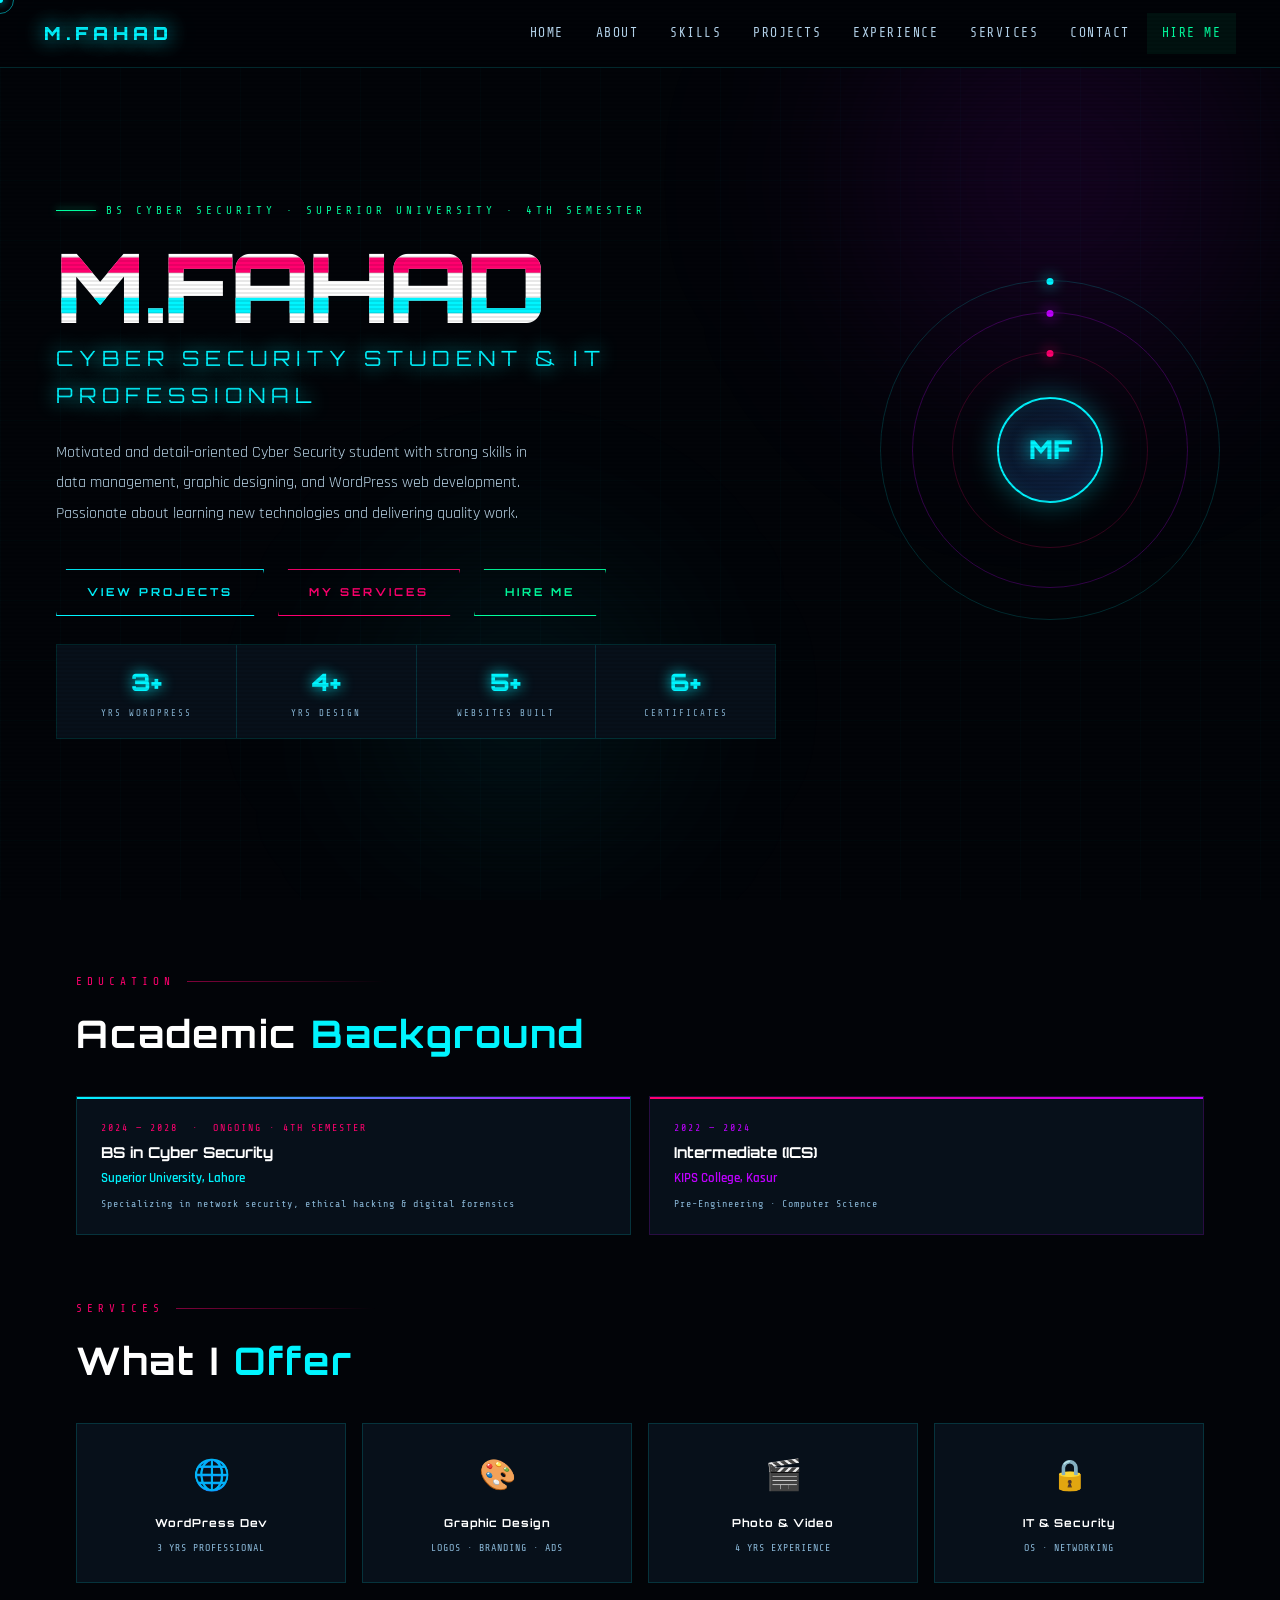
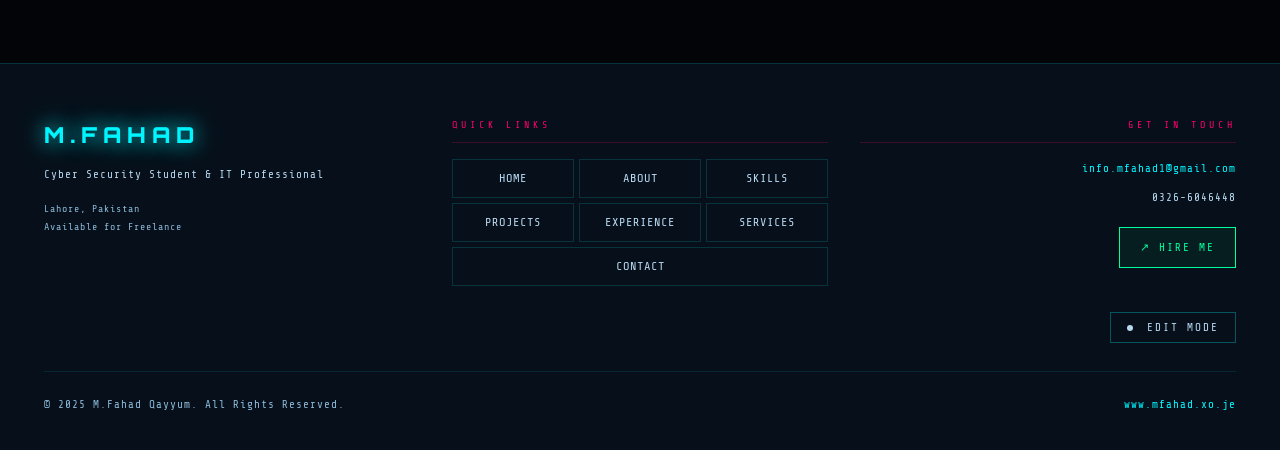
==== commit 76b4f333: "index.html" ====
--- a/index.html
+++ b/index.html
@@ -13,13 +13,13 @@
 <nav>
   <a href="index.html" class="nav-logo">M.FAHAD</a>
   <ul class="nav-links">
-    <li><a href="index.html"    data-page="home">Home</a></li>
-    <li><a href="about.html"    data-page="about">About</a></li>
-    <li><a href="skills.html"   data-page="skills">Skills</a></li>
+    <li><a href="index.html" data-page="home">Home</a></li>
+    <li><a href="about.html" data-page="about">About</a></li>
+    <li><a href="skills.html" data-page="skills">Skills</a></li>
     <li><a href="projects.html" data-page="projects">Projects</a></li>
-    <li><a href="contact.html"  data-page="contact">Contact</a></li>
     <li><a href="experience.html" data-page="experience">Experience</a></li>
-    <li><a href="services.html"   data-page="services">Services</a></li>
+    <li><a href="services.html" data-page="services">Services</a></li>
+    <li><a href="contact.html" data-page="contact">Contact</a></li>
     <li><a href="contact.html" class="nav-hire">Hire Me</a></li>
   </ul>
 </nav>
@@ -110,43 +110,43 @@
 </div>
 
 
-<footer>
-  <div style="max-width:1240px;margin:0 auto;display:grid;grid-template-columns:1fr 1fr 1fr;gap:20px;align-items:start;">
+<footer style="position:relative;z-index:1;background:#07101a;border-top:1px solid rgba(0,245,255,0.15);padding:52px 44px 32px;margin-top:80px;">
+  <div style="max-width:1240px;margin:0 auto;display:grid;grid-template-columns:1fr 1fr 1fr;gap:32px;align-items:start;">
 
-    <!-- LEFT: Brand -->
     <div>
-      <a href="index.html" style="font-family:'Orbitron',sans-serif;font-size:22px;font-weight:900;color:#00f5ff;letter-spacing:6px;text-shadow:0 0 20px #00f5ff;display:block;margin-bottom:8px;text-decoration:none;">M.FAHAD</a>
-      <div style="font-family:'Share Tech Mono',monospace;font-size:11px;color:#b8d8f0;letter-spacing:1px;">Cyber Security Student &amp; IT Professional</div>
+      <a href="index.html" style="font-family:'Orbitron',sans-serif;font-size:22px;font-weight:900;color:#00f5ff;letter-spacing:6px;text-shadow:0 0 20px #00f5ff,0 0 40px rgba(0,245,255,0.3);display:block;margin-bottom:10px;text-decoration:none;">M.FAHAD</a>
+      <div style="font-family:'Share Tech Mono',monospace;font-size:11px;color:#b8d8f0;letter-spacing:1px;margin-bottom:16px;">Cyber Security Student &amp; IT Professional</div>
+      <div style="font-family:'Share Tech Mono',monospace;font-size:10px;color:#8ab8d8;letter-spacing:1px;line-height:1.8;">Lahore, Pakistan<br>Available for Freelance</div>
     </div>
 
-    <!-- CENTER: Nav 3x3 grid -->
     <div>
-      <div style="font-family:'Share Tech Mono',monospace;font-size:10px;color:#ff006e;letter-spacing:4px;text-transform:uppercase;margin-bottom:14px;">Quick Links</div>
-      <div style="display:grid;grid-template-columns:1fr 1fr 1fr;gap:6px;">
-        <a href="index.html"      style="font-family:'Share Tech Mono',monospace;font-size:12px;color:#b8d8f0;text-decoration:none;letter-spacing:1px;text-transform:uppercase;padding:8px 6px;text-align:center;border:1px solid rgba(0,245,255,0.15);display:block;transition:all .2s;" onmouseover="this.style.color='#00f5ff';this.style.borderColor='rgba(0,245,255,0.5)';this.style.background='rgba(0,245,255,0.08)';this.style.textShadow='0 0 8px rgba(0,245,255,0.6)'" onmouseout="this.style.color='#b8d8f0';this.style.borderColor='rgba(0,245,255,0.15)';this.style.background='transparent';this.style.textShadow='none'">Home</a>
-        <a href="about.html"     style="font-family:'Share Tech Mono',monospace;font-size:12px;color:#b8d8f0;text-decoration:none;letter-spacing:1px;text-transform:uppercase;padding:8px 6px;text-align:center;border:1px solid rgba(0,245,255,0.15);display:block;transition:all .2s;" onmouseover="this.style.color='#00f5ff';this.style.borderColor='rgba(0,245,255,0.5)';this.style.background='rgba(0,245,255,0.08)';this.style.textShadow='0 0 8px rgba(0,245,255,0.6)'" onmouseout="this.style.color='#b8d8f0';this.style.borderColor='rgba(0,245,255,0.15)';this.style.background='transparent';this.style.textShadow='none'">About</a>
-        <a href="skills.html"    style="font-family:'Share Tech Mono',monospace;font-size:12px;color:#b8d8f0;text-decoration:none;letter-spacing:1px;text-transform:uppercase;padding:8px 6px;text-align:center;border:1px solid rgba(0,245,255,0.15);display:block;transition:all .2s;" onmouseover="this.style.color='#00f5ff';this.style.borderColor='rgba(0,245,255,0.5)';this.style.background='rgba(0,245,255,0.08)';this.style.textShadow='0 0 8px rgba(0,245,255,0.6)'" onmouseout="this.style.color='#b8d8f0';this.style.borderColor='rgba(0,245,255,0.15)';this.style.background='transparent';this.style.textShadow='none'">Skills</a>
-        <a href="projects.html"  style="font-family:'Share Tech Mono',monospace;font-size:12px;color:#b8d8f0;text-decoration:none;letter-spacing:1px;text-transform:uppercase;padding:8px 6px;text-align:center;border:1px solid rgba(0,245,255,0.15);display:block;transition:all .2s;" onmouseover="this.style.color='#00f5ff';this.style.borderColor='rgba(0,245,255,0.5)';this.style.background='rgba(0,245,255,0.08)';this.style.textShadow='0 0 8px rgba(0,245,255,0.6)'" onmouseout="this.style.color='#b8d8f0';this.style.borderColor='rgba(0,245,255,0.15)';this.style.background='transparent';this.style.textShadow='none'">Projects</a>
-        <a href="experience.html" style="font-family:'Share Tech Mono',monospace;font-size:12px;color:#b8d8f0;text-decoration:none;letter-spacing:1px;text-transform:uppercase;padding:8px 6px;text-align:center;border:1px solid rgba(0,245,255,0.15);display:block;transition:all .2s;" onmouseover="this.style.color='#00f5ff';this.style.borderColor='rgba(0,245,255,0.5)';this.style.background='rgba(0,245,255,0.08)';this.style.textShadow='0 0 8px rgba(0,245,255,0.6)'" onmouseout="this.style.color='#b8d8f0';this.style.borderColor='rgba(0,245,255,0.15)';this.style.background='transparent';this.style.textShadow='none'">Exp</a>
-        <a href="services.html"  style="font-family:'Share Tech Mono',monospace;font-size:12px;color:#b8d8f0;text-decoration:none;letter-spacing:1px;text-transform:uppercase;padding:8px 6px;text-align:center;border:1px solid rgba(0,245,255,0.15);display:block;transition:all .2s;" onmouseover="this.style.color='#00f5ff';this.style.borderColor='rgba(0,245,255,0.5)';this.style.background='rgba(0,245,255,0.08)';this.style.textShadow='0 0 8px rgba(0,245,255,0.6)'" onmouseout="this.style.color='#b8d8f0';this.style.borderColor='rgba(0,245,255,0.15)';this.style.background='transparent';this.style.textShadow='none'">Services</a>
-        <a href="contact.html"   style="font-family:'Share Tech Mono',monospace;font-size:12px;color:#b8d8f0;text-decoration:none;letter-spacing:1px;text-transform:uppercase;padding:8px 6px;text-align:center;border:1px solid rgba(0,245,255,0.15);display:block;transition:all .2s;grid-column:1/-1;" onmouseover="this.style.color='#00f5ff';this.style.borderColor='rgba(0,245,255,0.5)';this.style.background='rgba(0,245,255,0.08)';this.style.textShadow='0 0 8px rgba(0,245,255,0.6)'" onmouseout="this.style.color='#b8d8f0';this.style.borderColor='rgba(0,245,255,0.15)';this.style.background='transparent';this.style.textShadow='none'">Contact</a>
+      <div style="font-family:'Share Tech Mono',monospace;font-size:10px;color:#ff006e;letter-spacing:4px;text-transform:uppercase;margin-bottom:16px;padding-bottom:8px;border-bottom:1px solid rgba(255,0,110,0.2);">Quick Links</div>
+      <div style="display:grid;grid-template-columns:1fr 1fr 1fr;gap:5px;">
+        <a href="index.html" style="font-family:'Share Tech Mono',monospace;font-size:12px;color:#b8d8f0;text-decoration:none;letter-spacing:1px;text-transform:uppercase;padding:8px 6px;text-align:center;border:1px solid rgba(0,245,255,0.15);display:block;" onmouseover="this.style.color='#00f5ff';this.style.borderColor='rgba(0,245,255,0.5)';this.style.background='rgba(0,245,255,0.08)';this.style.textShadow='0 0 10px rgba(0,245,255,0.7)';" onmouseout="this.style.color='#b8d8f0';this.style.borderColor='rgba(0,245,255,0.15)';this.style.background='transparent';this.style.textShadow='none';">Home</a>
+        <a href="about.html" style="font-family:'Share Tech Mono',monospace;font-size:12px;color:#b8d8f0;text-decoration:none;letter-spacing:1px;text-transform:uppercase;padding:8px 6px;text-align:center;border:1px solid rgba(0,245,255,0.15);display:block;" onmouseover="this.style.color='#00f5ff';this.style.borderColor='rgba(0,245,255,0.5)';this.style.background='rgba(0,245,255,0.08)';this.style.textShadow='0 0 10px rgba(0,245,255,0.7)';" onmouseout="this.style.color='#b8d8f0';this.style.borderColor='rgba(0,245,255,0.15)';this.style.background='transparent';this.style.textShadow='none';">About</a>
+        <a href="skills.html" style="font-family:'Share Tech Mono',monospace;font-size:12px;color:#b8d8f0;text-decoration:none;letter-spacing:1px;text-transform:uppercase;padding:8px 6px;text-align:center;border:1px solid rgba(0,245,255,0.15);display:block;" onmouseover="this.style.color='#00f5ff';this.style.borderColor='rgba(0,245,255,0.5)';this.style.background='rgba(0,245,255,0.08)';this.style.textShadow='0 0 10px rgba(0,245,255,0.7)';" onmouseout="this.style.color='#b8d8f0';this.style.borderColor='rgba(0,245,255,0.15)';this.style.background='transparent';this.style.textShadow='none';">Skills</a>
+        <a href="projects.html" style="font-family:'Share Tech Mono',monospace;font-size:12px;color:#b8d8f0;text-decoration:none;letter-spacing:1px;text-transform:uppercase;padding:8px 6px;text-align:center;border:1px solid rgba(0,245,255,0.15);display:block;" onmouseover="this.style.color='#00f5ff';this.style.borderColor='rgba(0,245,255,0.5)';this.style.background='rgba(0,245,255,0.08)';this.style.textShadow='0 0 10px rgba(0,245,255,0.7)';" onmouseout="this.style.color='#b8d8f0';this.style.borderColor='rgba(0,245,255,0.15)';this.style.background='transparent';this.style.textShadow='none';">Projects</a>
+        <a href="experience.html" style="font-family:'Share Tech Mono',monospace;font-size:12px;color:#b8d8f0;text-decoration:none;letter-spacing:1px;text-transform:uppercase;padding:8px 6px;text-align:center;border:1px solid rgba(0,245,255,0.15);display:block;" onmouseover="this.style.color='#00f5ff';this.style.borderColor='rgba(0,245,255,0.5)';this.style.background='rgba(0,245,255,0.08)';this.style.textShadow='0 0 10px rgba(0,245,255,0.7)';" onmouseout="this.style.color='#b8d8f0';this.style.borderColor='rgba(0,245,255,0.15)';this.style.background='transparent';this.style.textShadow='none';">Experience</a>
+        <a href="services.html" style="font-family:'Share Tech Mono',monospace;font-size:12px;color:#b8d8f0;text-decoration:none;letter-spacing:1px;text-transform:uppercase;padding:8px 6px;text-align:center;border:1px solid rgba(0,245,255,0.15);display:block;" onmouseover="this.style.color='#00f5ff';this.style.borderColor='rgba(0,245,255,0.5)';this.style.background='rgba(0,245,255,0.08)';this.style.textShadow='0 0 10px rgba(0,245,255,0.7)';" onmouseout="this.style.color='#b8d8f0';this.style.borderColor='rgba(0,245,255,0.15)';this.style.background='transparent';this.style.textShadow='none';">Services</a>
+        <a href="contact.html" style="font-family:'Share Tech Mono',monospace;font-size:12px;color:#b8d8f0;text-decoration:none;letter-spacing:1px;text-transform:uppercase;padding:8px 6px;text-align:center;border:1px solid rgba(0,245,255,0.15);display:block; grid-column:1/-1;" onmouseover="this.style.color='#00f5ff';this.style.borderColor='rgba(0,245,255,0.5)';this.style.background='rgba(0,245,255,0.08)';this.style.textShadow='0 0 10px rgba(0,245,255,0.7)';" onmouseout="this.style.color='#b8d8f0';this.style.borderColor='rgba(0,245,255,0.15)';this.style.background='transparent';this.style.textShadow='none';">Contact</a>
       </div>
     </div>
 
-    <!-- RIGHT: Contact -->
     <div style="text-align:right;">
-      <div style="font-family:'Share Tech Mono',monospace;font-size:10px;color:#ff006e;letter-spacing:4px;text-transform:uppercase;margin-bottom:14px;">Contact</div>
-      <p style="font-family:'Share Tech Mono',monospace;font-size:11px;color:#b8d8f0;letter-spacing:1px;margin-bottom:8px;"><a href="mailto:info.mfahad1@gmail.com" style="color:#00f5ff;text-decoration:none;">info.mfahad1@gmail.com</a></p>
-      <p style="font-family:'Share Tech Mono',monospace;font-size:11px;color:#b8d8f0;letter-spacing:1px;margin-bottom:16px;"><a href="tel:03266046448" style="color:#b8d8f0;text-decoration:none;">0326-6046448</a></p>
-      <button class="footer-edit-btn" id="footerEditBtn">
-        <span class="edit-dot"></span><span class="eb-text">EDIT MODE</span>
+      <div style="font-family:'Share Tech Mono',monospace;font-size:10px;color:#ff006e;letter-spacing:4px;text-transform:uppercase;margin-bottom:16px;padding-bottom:8px;border-bottom:1px solid rgba(255,0,110,0.2);">Get In Touch</div>
+      <p style="font-family:'Share Tech Mono',monospace;font-size:11px;color:#b8d8f0;letter-spacing:1px;margin-bottom:10px;"><a href="mailto:info.mfahad1@gmail.com" style="color:#00f5ff;text-decoration:none;">info.mfahad1@gmail.com</a></p>
+      <p style="font-family:'Share Tech Mono',monospace;font-size:11px;color:#b8d8f0;letter-spacing:1px;margin-bottom:20px;"><a href="tel:03266046448" style="color:#b8d8f0;text-decoration:none;">0326-6046448</a></p>
+      <a href="contact.html" style="font-family:'Share Tech Mono',monospace;font-size:11px;letter-spacing:2px;padding:10px 20px;border:1px solid #00ff9f;color:#00ff9f;background:rgba(0,255,159,0.06);text-decoration:none;display:inline-block;" onmouseover="this.style.background='rgba(0,255,159,0.15)';this.style.boxShadow='0 0 18px rgba(0,255,159,0.3)';" onmouseout="this.style.background='rgba(0,255,159,0.06)';this.style.boxShadow='none';">↗ HIRE ME</a>
+      <br><br>
+      <button class="footer-edit-btn" id="footerEditBtn" style="font-family:'Share Tech Mono',monospace;font-size:11px;letter-spacing:2px;padding:8px 16px;border:1px solid rgba(0,245,255,0.3);color:#b8d8f0;background:transparent;cursor:pointer;">
+        <span class="edit-dot" style="width:6px;height:6px;border-radius:50%;background:currentColor;display:inline-block;margin-right:6px;"></span><span class="eb-text">EDIT MODE</span>
       </button>
     </div>
 
   </div>
-  <div class="footer-bottom">
-    <p>&copy; 2025 M.Fahad Qayyum. All Rights Reserved.</p>
-    <p><a href="https://mfahad.xo.je" target="_blank" style="color:var(--cyan);text-decoration:none;">www.mfahad.xo.je</a></p>
+  <div style="max-width:1240px;margin:28px auto 0;padding-top:18px;border-top:1px solid rgba(0,245,255,0.1);display:flex;justify-content:space-between;align-items:center;flex-wrap:wrap;gap:12px;">
+    <p style="font-family:'Share Tech Mono',monospace;font-size:11px;color:#8ab8d8;letter-spacing:1px;">&copy; 2025 M.Fahad Qayyum. All Rights Reserved.</p>
+    <p><a href="https://mfahad.xo.je" target="_blank" style="font-family:'Share Tech Mono',monospace;font-size:11px;color:#00f5ff;text-decoration:none;letter-spacing:1px;">www.mfahad.xo.je</a></p>
   </div>
 </footer>
 
@@ -191,4 +191,4 @@
 
 </script>
 </body>
-</html>+</html>
